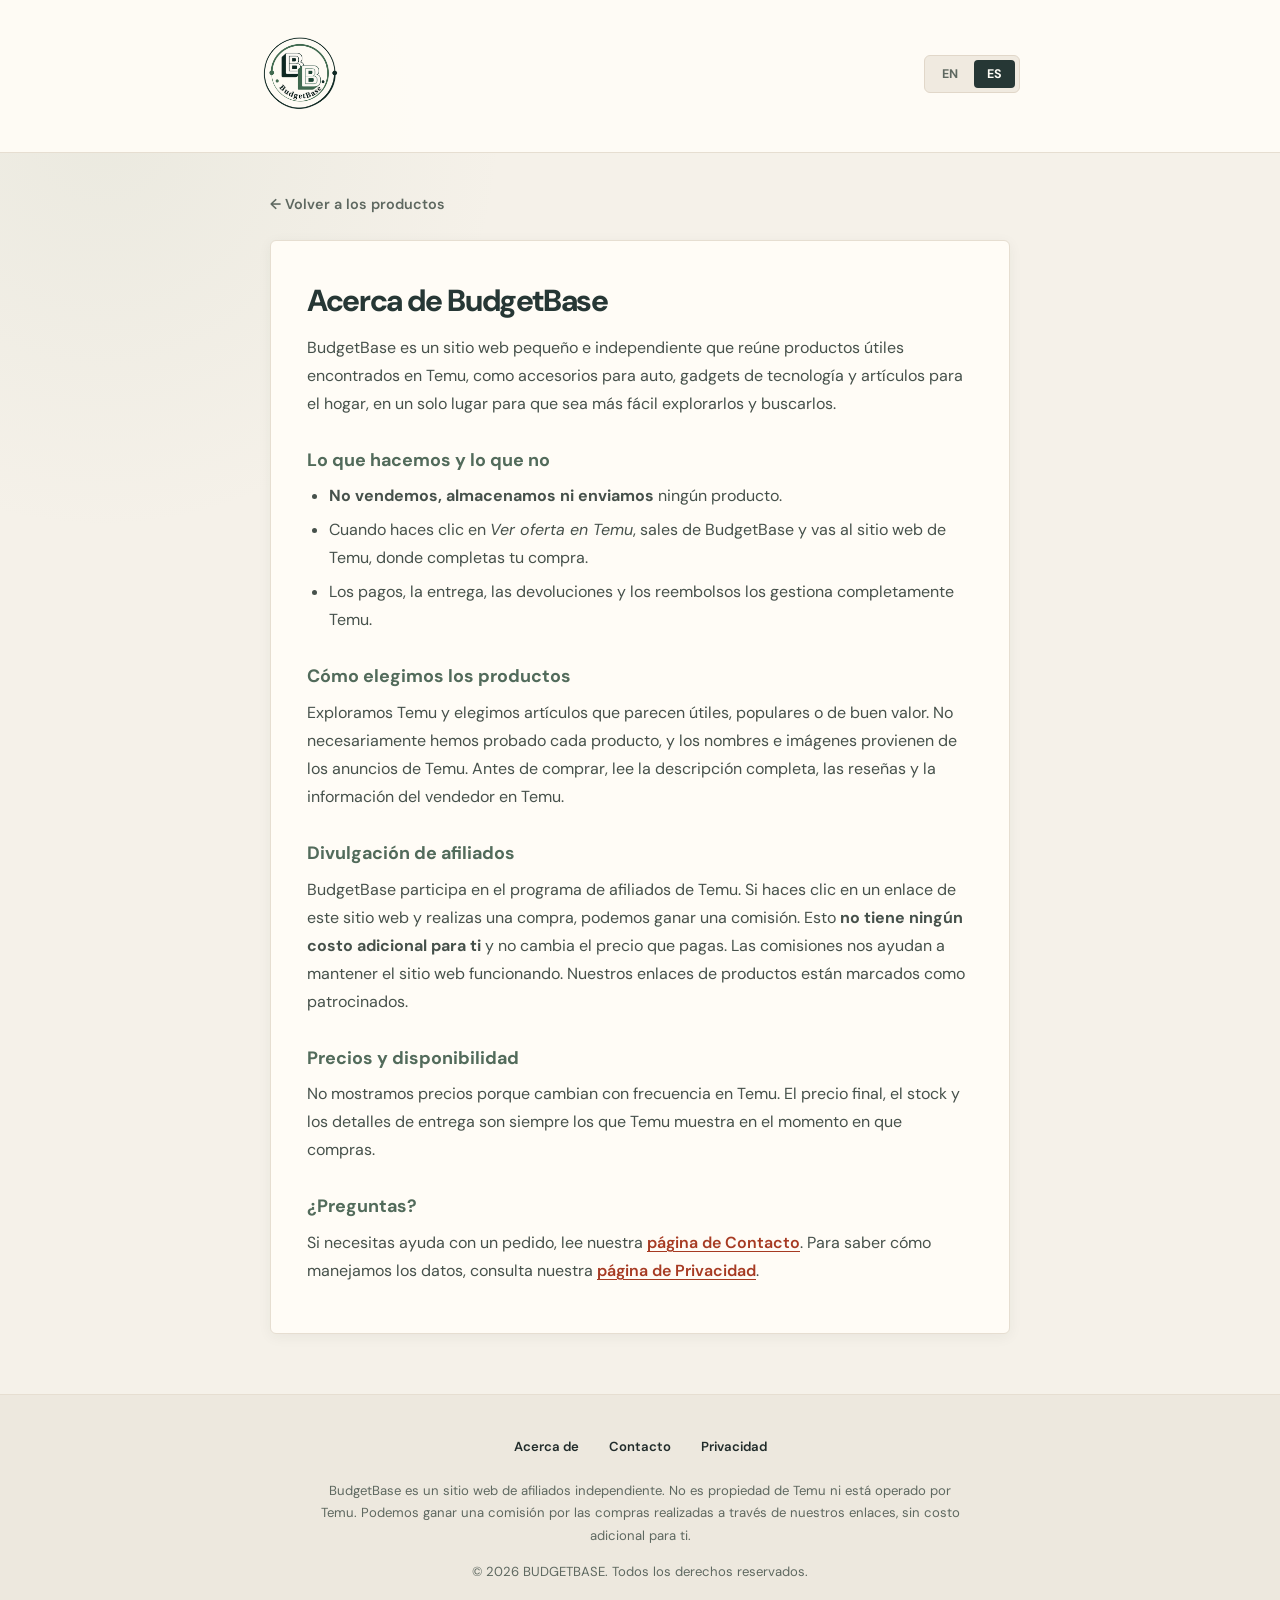
==== about-es.html @ 2d2dae41 "Add files via upload" ====
<!DOCTYPE html>
<html lang="es">
<head>
    <meta charset="UTF-8">
    <meta name="viewport" content="width=device-width, initial-scale=1.0">
    <title>Acerca de BudgetBase</title>
    <meta name="description" content="BudgetBase es un sitio web independiente que reúne productos útiles de Temu. Conoce cómo funciona y cómo ganamos una comisión.">
    <link rel="canonical" href="https://linux-on-python.github.io/BudgetBase-Affiliate/about-es.html">
    <link rel="alternate" hreflang="en" href="https://linux-on-python.github.io/BudgetBase-Affiliate/about.html">
    <link rel="alternate" hreflang="es" href="https://linux-on-python.github.io/BudgetBase-Affiliate/about-es.html">
    <link rel="icon" href="data:image/svg+xml,<svg xmlns=%22http://www.w3.org/2000/svg%22 viewBox=%220 0 100 100%22><text y=%22.9em%22 font-size=%2290%22>🛍️</text></svg>">
    <link rel="preconnect" href="https://fonts.googleapis.com">
    <link rel="preconnect" href="https://fonts.gstatic.com" crossorigin>
    <link href="https://fonts.googleapis.com/css2?family=DM+Sans:wght@400;500;600;700;800&display=swap" rel="stylesheet">
    <link rel="stylesheet" href="style.css">
</head>

<body>

    <header class="hero-header">
        <div class="header-container">
            <div class="header-top">
                <a href="index-es.html" class="brand-logo"><img src="img/BudgetBase Orbital Badge Logo.png" alt="BudgetBase" width="140" height="140"></a>
                <div class="lang-switch">
                    <a href="about.html" hreflang="en">EN</a>
                    <a href="about-es.html" class="active" hreflang="es">ES</a>
                </div>
            </div>
        </div>
    </header>

    <main class="legal-page">
        <a href="index-es.html" class="back-link">← Volver a los productos</a>

        <article class="legal-card">
            <h1>Acerca de BudgetBase</h1>

            <p>BudgetBase es un sitio web pequeño e independiente que reúne productos útiles encontrados en Temu, como accesorios para auto, gadgets de tecnología y artículos para el hogar, en un solo lugar para que sea más fácil explorarlos y buscarlos.</p>

            <h2>Lo que hacemos y lo que no</h2>
            <ul>
                <li><strong>No vendemos, almacenamos ni enviamos</strong> ningún producto.</li>
                <li>Cuando haces clic en <em>Ver oferta en Temu</em>, sales de BudgetBase y vas al sitio web de Temu, donde completas tu compra.</li>
                <li>Los pagos, la entrega, las devoluciones y los reembolsos los gestiona completamente Temu.</li>
            </ul>

            <h2>Cómo elegimos los productos</h2>
            <p>Exploramos Temu y elegimos artículos que parecen útiles, populares o de buen valor. No necesariamente hemos probado cada producto, y los nombres e imágenes provienen de los anuncios de Temu. Antes de comprar, lee la descripción completa, las reseñas y la información del vendedor en Temu.</p>

            <h2 id="divulgacion">Divulgación de afiliados</h2>
            <p>BudgetBase participa en el programa de afiliados de Temu. Si haces clic en un enlace de este sitio web y realizas una compra, podemos ganar una comisión. Esto <strong>no tiene ningún costo adicional para ti</strong> y no cambia el precio que pagas. Las comisiones nos ayudan a mantener el sitio web funcionando. Nuestros enlaces de productos están marcados como patrocinados.</p>

            <h2>Precios y disponibilidad</h2>
            <p>No mostramos precios porque cambian con frecuencia en Temu. El precio final, el stock y los detalles de entrega son siempre los que Temu muestra en el momento en que compras.</p>

            <h2>¿Preguntas?</h2>
            <p>Si necesitas ayuda con un pedido, lee nuestra <a href="contact-es.html">página de Contacto</a>. Para saber cómo manejamos los datos, consulta nuestra <a href="privacy-es.html">página de Privacidad</a>.</p>
        </article>
    </main>

    <footer class="footer">
        <nav class="footer-links" aria-label="Pie de página">
            <a href="about-es.html">Acerca de</a>
            <a href="contact-es.html">Contacto</a>
            <a href="privacy-es.html">Privacidad</a>
        </nav>
        <p class="footer-note">
            BudgetBase es un sitio web de afiliados independiente. No es propiedad de Temu ni está operado por Temu. Podemos ganar una comisión por las compras realizadas a través de nuestros enlaces, sin costo adicional para ti.
        </p>
        <p>© 2026 BUDGETBASE. Todos los derechos reservados.</p>
    </footer>

</body>
</html>
---- style.css ----
:root {
  --accent: #C4472B;
  --accent-hover: #A63A22;
  --bg-main: #F5F1E9;
  --bg-white: #FFFCF6;
  --text-primary: #202B2A;
  --text-muted: #5E6860;
  --border-color: #E6DED1;
  --sage-dark: #526B5B;
  --ink: #263735;
  --font-main: 'DM Sans', system-ui, -apple-system, 'Segoe UI', sans-serif;
  --radius-card: 8px;
  --shadow-sm: 0 3px 14px rgba(45, 54, 45, 0.055);
  --shadow-md: 0 14px 34px rgba(45, 54, 45, 0.12);
  --transition: all 0.24s ease;
}

* {
  box-sizing: border-box;
  margin: 0;
  padding: 0;
}

html {
  scroll-behavior: smooth;
}

body {
  font-family: var(--font-main);
  background:
    radial-gradient(circle at 8% 8%, rgba(168, 183, 160, 0.13), transparent 25rem),
    var(--bg-main);
  color: var(--text-primary);
  line-height: 1.6;
  -webkit-font-smoothing: antialiased;
}

/* Top bar: dark ink with a slim vermilion line */
.announcement-bar {
  background: var(--ink);
  color: #FFF9EF;
  text-align: center;
  padding: 9px 16px;
  font-size: 0.78rem;
  font-weight: 600;
  letter-spacing: 0.09em;
  text-transform: uppercase;
  border-bottom: 3px solid var(--accent);
}

.hero-header {
  background: rgba(255, 252, 246, 0.94);
  padding: 34px 20px 26px;
  text-align: center;
  border-bottom: 1px solid var(--border-color);
}

.header-container {
  max-width: 760px;
  margin: 0 auto;
}

.header-top {
  display: flex;
  justify-content: space-between;
  align-items: center;
  gap: 16px;
  margin-bottom: 12px;
}

/* Logo image (save your logo as logo.png in the same folder) */
.brand-logo {
  display: inline-flex;
  align-items: center;
  text-decoration: none;
}

.brand-logo img {
  display: block;
  width: 80px;
  height: 80px;
  object-fit: contain;
}

/* Language switcher */
.lang-switch {
  display: inline-flex;
  align-items: center;
  background: #F0EAE0;
  border: 1px solid #E1D7C9;
  padding: 4px;
  border-radius: 6px;
  gap: 3px;
}

.lang-switch a {
  text-decoration: none;
  font-size: 0.78rem;
  font-weight: 700;
  color: var(--text-muted);
  padding: 8px 13px;
  border-radius: 4px;
  transition: var(--transition);
  line-height: 1;
}

.lang-switch a:hover {
  color: var(--accent-hover);
  background: rgba(255, 252, 246, 0.8);
}

.lang-switch a.active {
  background: var(--ink);
  color: #FFFDF7;
  box-shadow: none;
}

/* The tagline is an <h1> (good for SEO) styled like body text */
.site-description {
  font-size: 0.95rem;
  font-weight: 400;
  color: var(--text-muted);
  margin-top: 12px;
  line-height: 1.7;
  letter-spacing: 0.015em;
}

/* Affiliate disclosure */
.disclosure {
  max-width: 1280px;
  width: calc(100% - 64px);
  margin: 18px auto 0;
  padding: 12px 20px;
  background: #F0EAE0;
  border: 1px solid var(--border-color);
  border-left: 3px solid var(--sage-dark);
  border-radius: 3px;
  font-size: 0.82rem;
  color: var(--text-muted);
  text-align: center;
  line-height: 1.6;
}

.disclosure strong {
  color: var(--text-primary);
}

.disclosure a {
  color: var(--accent-hover);
  font-weight: 700;
  text-decoration: underline;
  text-underline-offset: 3px;
}

/* Search */
.control-panel {
  width: 100%;
  max-width: 1280px;
  margin: 30px auto 0;
  padding: 0 32px;
}

.search-box {
  position: relative;
  max-width: 660px;
  margin: 0 auto;
}

.search-icon {
  position: absolute;
  left: 19px;
  top: 50%;
  transform: translateY(-50%);
  color: var(--sage-dark);
  pointer-events: none;
}

.search-box input {
  width: 100%;
  padding: 15px 50px 15px 52px;
  font-size: 0.96rem;
  font-family: var(--font-main);
  color: var(--text-primary);
  border: 1px solid #D9D1C4;
  border-radius: 5px;
  outline: none;
  background: var(--bg-white);
  box-shadow: var(--shadow-sm);
  transition: var(--transition);
}

.search-box input::placeholder {
  color: #69736C;
}

.search-box input:focus {
  border-color: var(--sage-dark);
  box-shadow: 0 0 0 3px rgba(82, 107, 91, 0.16);
}

.clear-btn {
  position: absolute;
  right: 12px;
  top: 50%;
  transform: translateY(-50%);
  background: none;
  border: none;
  font-size: 1.2rem;
  color: var(--text-muted);
  cursor: pointer;
  width: 36px;
  height: 36px;
  border-radius: 4px;
}

.clear-btn:hover {
  background: #F0EAE0;
  color: var(--accent-hover);
}

/* Catalog */
.catalog-container {
  width: 100%;
  max-width: 1280px;
  margin: 34px auto 64px;
  padding: 0 32px;
}

.product-grid {
  display: grid;
  grid-template-columns: repeat(auto-fill, minmax(250px, 1fr));
  gap: 22px;
}

.card {
  position: relative;
  background: var(--bg-white);
  border-radius: var(--radius-card);
  overflow: hidden;
  box-shadow: var(--shadow-sm);
  display: flex;
  flex-direction: column;
  transition: var(--transition);
  border: 1px solid var(--border-color);
}

.card:hover {
  transform: translateY(-4px);
  box-shadow: var(--shadow-md);
  border-color: #C8D1C2;
}

.card-image-wrapper {
  position: relative;
  width: 100%;
  aspect-ratio: 1 / 1;
  background: #EEEAE1;
  overflow: hidden;
}

.card-image-wrapper img {
  width: 100%;
  height: 100%;
  object-fit: cover;
  transition: transform 0.45s ease;
}

.card:hover .card-image-wrapper img {
  transform: scale(1.035);
}

.badge {
  position: absolute;
  top: 12px;
  left: 12px;
  background: var(--accent);
  color: #FFFCF6;
  font-size: 0.68rem;
  font-weight: 700;
  padding: 5px 10px;
  border-radius: 3px;
  letter-spacing: 0.055em;
  text-transform: uppercase;
  z-index: 2;
}

.card-body {
  padding: 17px 18px 18px;
  display: flex;
  flex-direction: column;
  flex-grow: 1;
}

.card-meta {
  display: flex;
  justify-content: space-between;
  align-items: center;
  gap: 8px;
  margin-bottom: 9px;
}

.category {
  font-size: 0.69rem;
  font-weight: 700;
  text-transform: uppercase;
  letter-spacing: 0.09em;
  color: var(--sage-dark);
}

.price {
  font-size: 1.2rem;
  font-weight: 800;
  color: var(--accent);
  white-space: nowrap;
}

.card-title {
  font-size: 0.96rem;
  font-weight: 600;
  color: var(--text-primary);
  line-height: 1.5;
  margin-bottom: 18px;
  display: -webkit-box;
  -webkit-line-clamp: 2;
  line-clamp: 2;
  -webkit-box-orient: vertical;
  overflow: hidden;
}

.btn-temu {
  margin-top: auto;
  display: inline-flex;
  align-items: center;
  justify-content: center;
  gap: 8px;
  background: var(--accent);
  color: #FFFCF6;
  padding: 12px 16px;
  border: 1px solid var(--accent);
  border-radius: 4px;
  text-decoration: none;
  font-weight: 700;
  font-size: 0.85rem;
  letter-spacing: 0.015em;
  transition: var(--transition);
}

.btn-temu:hover {
  background: var(--accent-hover);
  border-color: var(--accent-hover);
  transform: translateY(-1px);
}

.no-results {
  text-align: center;
  padding: 60px 20px;
  color: var(--text-muted);
  font-size: 1.05rem;
}

.btn-reset {
  margin-top: 14px;
  background: var(--ink);
  color: #FFFCF6;
  border: 1px solid var(--ink);
  padding: 10px 22px;
  border-radius: 4px;
  font-weight: 600;
  cursor: pointer;
  transition: var(--transition);
}

.btn-reset:hover {
  background: var(--sage-dark);
  border-color: var(--sage-dark);
}

/* Pagination */
.pagination {
  display: flex;
  flex-wrap: wrap;
  justify-content: center;
  align-items: center;
  gap: 7px;
  margin-top: 38px;
}

.page-btn {
  min-width: 42px;
  height: 42px;
  padding: 0 13px;
  border: 1px solid #D9D1C4;
  background: var(--bg-white);
  color: var(--text-primary);
  font-family: var(--font-main);
  font-size: 0.88rem;
  font-weight: 700;
  border-radius: 4px;
  cursor: pointer;
  transition: var(--transition);
}

.page-btn:hover:not(:disabled):not(.active) {
  border-color: var(--sage-dark);
  color: var(--sage-dark);
}

.page-btn.active {
  background: var(--ink);
  border-color: var(--ink);
  color: #FFFCF6;
  cursor: default;
}

.page-btn:disabled {
  opacity: 0.4;
  cursor: not-allowed;
}

.page-dots {
  color: var(--text-muted);
  font-weight: 700;
  padding: 0 4px;
}

/* Category buttons */
.category-bar {
  display: flex;
  flex-wrap: wrap;
  justify-content: center;
  gap: 10px;
  max-width: 920px;
  margin: 0 auto 32px;
}

.cat-btn {
  flex: none;
  display: inline-flex;
  align-items: center;
  gap: 8px;
  min-height: 44px;
  padding: 0 18px;
  border: 1px solid #D9D1C4;
  background: var(--bg-white);
  color: var(--text-primary);
  font-family: var(--font-main);
  font-size: 0.74rem;
  font-weight: 700;
  letter-spacing: 0.1em;
  text-transform: uppercase;
  border-radius: 4px;
  box-shadow: var(--shadow-sm);
  cursor: pointer;
  transition: var(--transition);
}

.cat-btn:hover:not(.active) {
  border-color: var(--sage-dark);
  color: var(--sage-dark);
  transform: translateY(-2px);
}

.cat-btn.active {
  background: var(--ink);
  border-color: var(--ink);
  color: #FFFCF6;
  cursor: default;
  box-shadow: 0 8px 18px rgba(38, 55, 53, 0.22);
}

/* Small vermilion dot on the selected category */
.cat-btn.active::before {
  content: "";
  width: 6px;
  height: 6px;
  border-radius: 50%;
  background: #E56B4D;
}

.cat-count {
  font-size: 0.7rem;
  font-weight: 600;
  letter-spacing: 0;
  color: var(--text-muted);
}

.cat-btn.active .cat-count {
  color: rgba(255, 252, 246, 0.75);
}

/* Footer */
.footer {
  text-align: center;
  padding: 34px 20px;
  background: #EDE8DE;
  border-top: 1px solid var(--border-color);
  font-size: 0.82rem;
  color: var(--text-muted);
}

.footer-links {
  display: flex;
  flex-wrap: wrap;
  justify-content: center;
  gap: 8px 22px;
  margin-bottom: 16px;
}

.footer-links a {
  color: var(--text-primary);
  font-weight: 600;
  text-decoration: none;
  padding: 7px 4px;
}

.footer-links a:hover {
  color: var(--accent-hover);
  text-decoration: underline;
  text-underline-offset: 4px;
}

.footer-note {
  max-width: 640px;
  margin: 0 auto 14px;
  line-height: 1.7;
}

/* About / Contact / Privacy pages */
.legal-page {
  max-width: 780px;
  margin: 32px auto 60px;
  padding: 0 20px;
}

.back-link {
  display: inline-block;
  margin-bottom: 16px;
  padding: 8px 0;
  color: var(--text-muted);
  font-size: 0.9rem;
  font-weight: 600;
  text-decoration: none;
}

.back-link:hover {
  color: var(--accent-hover);
}

.legal-card {
  background: var(--bg-white);
  border: 1px solid var(--border-color);
  border-radius: 6px;
  padding: 36px;
  box-shadow: var(--shadow-sm);
}

.legal-card h1 {
  font-size: 1.9rem;
  font-weight: 800;
  letter-spacing: -0.045em;
  margin-bottom: 8px;
  color: var(--ink);
}

.legal-card h2 {
  font-size: 1.12rem;
  font-weight: 700;
  color: var(--sage-dark);
  margin: 28px 0 8px;
}

.legal-card p,
.legal-card li {
  color: #46514B;
  line-height: 1.75;
}

.legal-card p {
  margin-bottom: 12px;
}

.legal-card ul {
  padding-left: 22px;
  margin-bottom: 12px;
}

.legal-card li {
  margin-bottom: 6px;
}

.legal-card a {
  color: var(--accent-hover);
  font-weight: 600;
  text-decoration: underline;
  text-underline-offset: 3px;
}

.legal-updated {
  color: var(--text-muted) !important;
  font-size: 0.84rem;
  margin-bottom: 20px !important;
}

/* Keyboard focus: clearly visible */
a:focus-visible,
button:focus-visible,
input:focus-visible {
  outline: 3px solid var(--sage-dark);
  outline-offset: 3px;
}

.search-box input:focus-visible {
  outline: none;
}

/* Tablet */
@media (max-width: 900px) {
  .product-grid {
    grid-template-columns: repeat(auto-fill, minmax(220px, 1fr));
    gap: 18px;
  }

  .control-panel,
  .catalog-container {
    padding-left: 22px;
    padding-right: 22px;
  }
}

/* Phone */
@media (max-width: 640px) {
  .announcement-bar {
    font-size: 0.68rem;
    padding: 9px 12px;
    letter-spacing: 0.055em;
  }

  .hero-header {
    padding: 25px 16px 20px;
  }

  .header-top {
    gap: 10px;
    margin-bottom: 8px;
  }

  .brand-logo img {
    width: 60px;
    height: 60px;
  }

  .lang-switch {
    flex-shrink: 0;
  }

  .lang-switch a {
    padding: 9px 10px;
    font-size: 0.73rem;
  }

  .site-description {
    font-size: 0.86rem;
    margin-top: 9px;
  }

  .control-panel {
    margin-top: 22px;
    padding: 0 16px;
  }

  /* 16px stops iPhones from zooming in when the search box is tapped */
  .search-box input {
    font-size: 16px;
    padding: 14px 46px 14px 46px;
  }

  .search-icon {
    left: 15px;
  }

  .clear-btn {
    right: 5px;
    width: 44px;
    height: 44px;
    font-size: 1.4rem;
  }

  .catalog-container {
    margin: 26px auto 46px;
    padding: 0 14px;
  }

  /* Always 2 columns on phones */
  .product-grid {
    grid-template-columns: repeat(2, minmax(0, 1fr));
    gap: 11px;
  }

  .card {
    border-radius: 5px;
  }

  .card-body {
    padding: 12px 11px;
  }

  .card-meta {
    align-items: flex-start;
    flex-direction: column;
    gap: 3px;
    margin-bottom: 7px;
  }

  .category {
    font-size: 0.62rem;
  }

  .price {
    font-size: 1.05rem;
  }

  .card-title {
    font-size: 0.82rem;
    line-height: 1.4;
    margin-bottom: 12px;
  }

  .badge {
    top: 8px;
    left: 8px;
    padding: 4px 7px;
    font-size: 0.61rem;
  }

  .btn-temu {
    min-height: 44px;
    font-size: 0.73rem;
    padding: 9px 7px;
    gap: 5px;
  }

  .page-btn {
    min-width: 40px;
    min-height: 44px;
  }

  /* Category buttons scroll sideways on phones instead of wrapping */
  .category-bar {
    flex-wrap: nowrap;
    justify-content: flex-start;
    gap: 8px;
    max-width: none;
    overflow-x: auto;
    margin: 0 -14px 14px;
    padding: 4px 14px 12px;
    -webkit-overflow-scrolling: touch;
    scrollbar-width: none;
  }

  .category-bar::-webkit-scrollbar {
    display: none;
  }

  .cat-btn {
    min-height: 44px;
    padding: 0 15px;
    font-size: 0.7rem;
  }

  .disclosure {
    width: calc(100% - 28px);
    margin-top: 14px;
    padding: 11px 13px;
    font-size: 0.76rem;
  }

  .legal-page {
    margin-top: 20px;
    padding: 0 14px;
  }

  .legal-card {
    padding: 24px 18px;
  }

  .legal-card h1 {
    font-size: 1.5rem;
  }

  .footer {
    padding: 27px 16px;
  }

  .footer-links {
    gap: 6px 14px;
  }
}

/* Very narrow phones */
@media (max-width: 360px) {
  .header-top {
    align-items: flex-start;
  }

  .brand-logo img {
    width: 52px;
    height: 52px;
  }

  .lang-switch a {
    padding: 8px;
  }

  .product-grid {
    gap: 8px;
  }

  .card-body {
    padding: 10px 9px;
  }

  .btn-temu {
    font-size: 0.68rem;
  }
}

/* Respect reduced-motion preferences */
@media (prefers-reduced-motion: reduce) {
  *,
  *::before,
  *::after {
    scroll-behavior: auto !important;
    transition-duration: 0.01ms !important;
    animation-duration: 0.01ms !important;
    animation-iteration-count: 1 !important;
  }
}
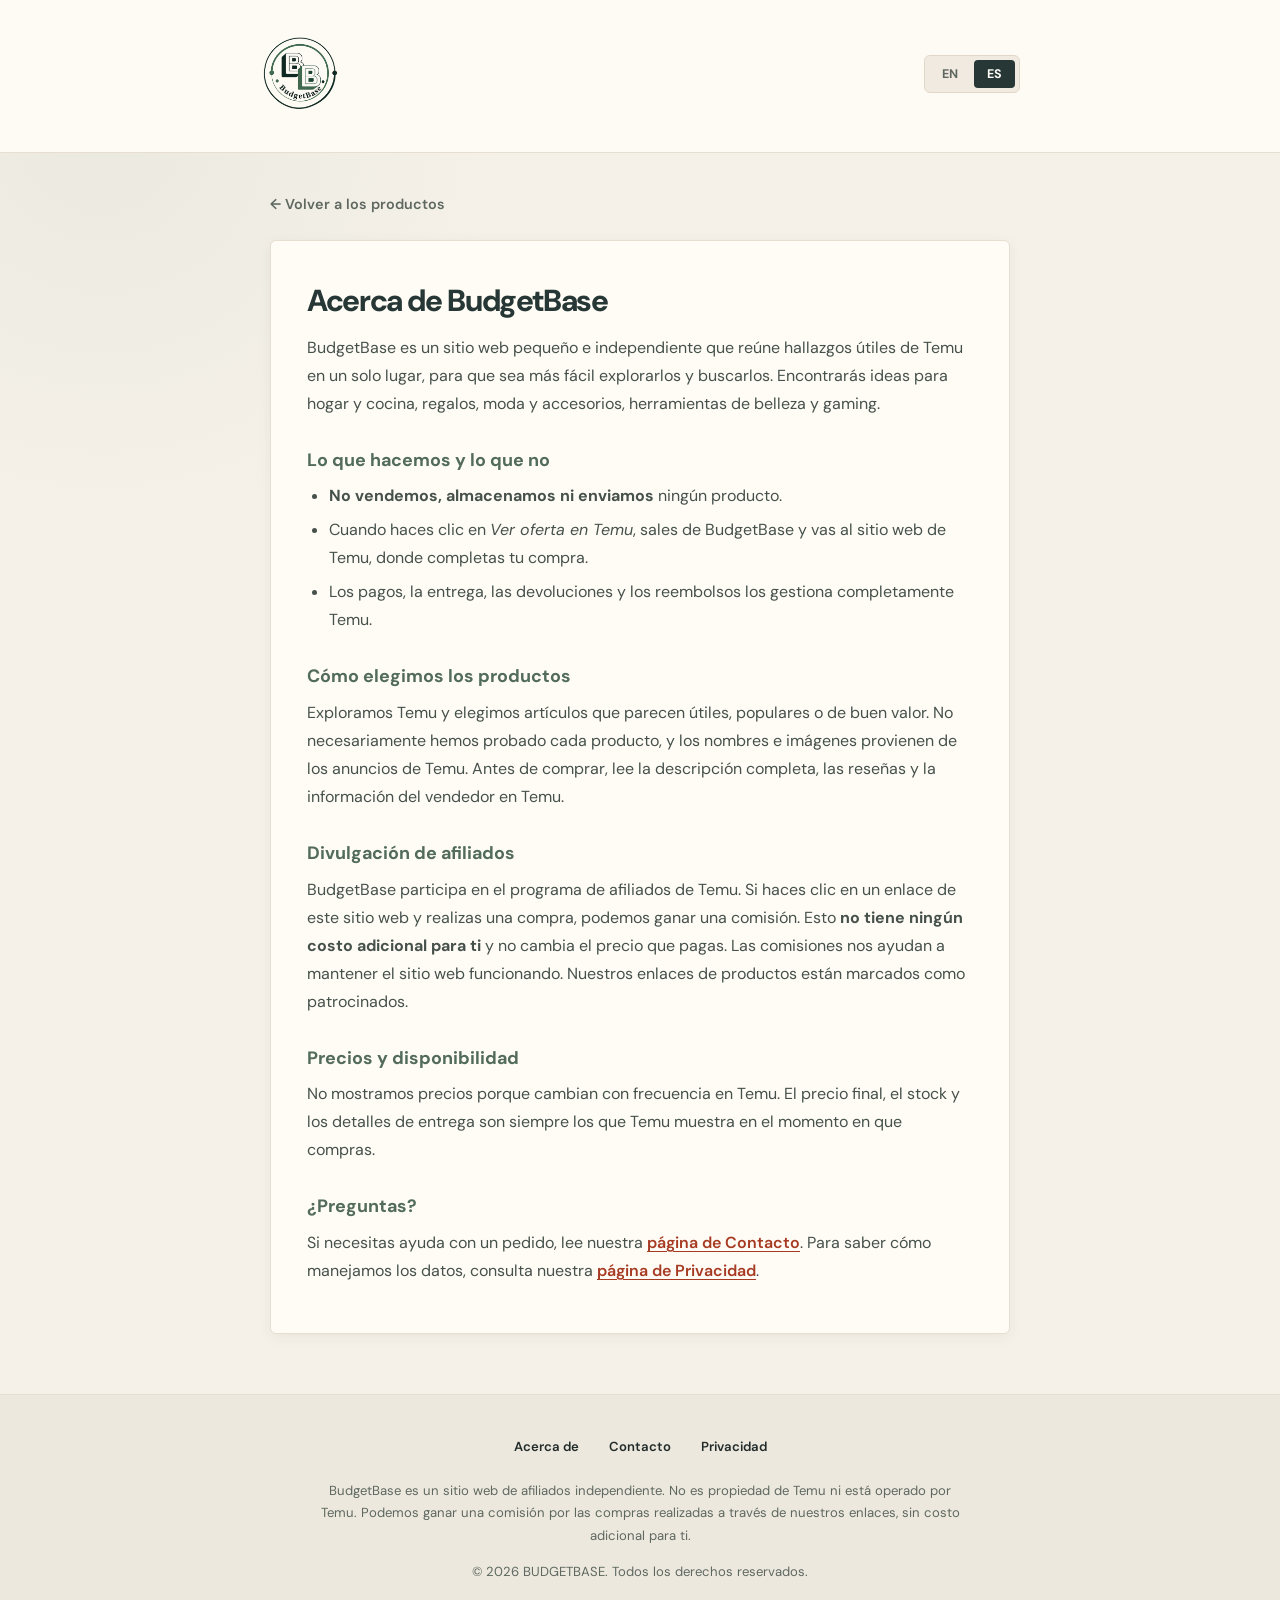
==== commit 28dd97a4: "Update about-es.html" ====
--- a/about-es.html
+++ b/about-es.html
@@ -4,10 +4,14 @@
     <meta charset="UTF-8">
     <meta name="viewport" content="width=device-width, initial-scale=1.0">
     <title>Acerca de BudgetBase</title>
-    <meta name="description" content="BudgetBase es un sitio web independiente que reúne productos útiles de Temu. Conoce cómo funciona y cómo ganamos una comisión.">
+    <meta name="description" content="BudgetBase es un sitio web independiente que reúne hallazgos útiles de Temu para hogar, regalos, moda, belleza y gaming. Conoce cómo funciona y cómo ganamos una comisión.">
     <link rel="canonical" href="https://linux-on-python.github.io/BudgetBase-Affiliate/about-es.html">
     <link rel="alternate" hreflang="en" href="https://linux-on-python.github.io/BudgetBase-Affiliate/about.html">
     <link rel="alternate" hreflang="es" href="https://linux-on-python.github.io/BudgetBase-Affiliate/about-es.html">
+
+    <!-- Cookie consent + Google Analytics -->
+    <script src="consent.js"></script>
+
     <link rel="icon" href="data:image/svg+xml,<svg xmlns=%22http://www.w3.org/2000/svg%22 viewBox=%220 0 100 100%22><text y=%22.9em%22 font-size=%2290%22>🛍️</text></svg>">
     <link rel="preconnect" href="https://fonts.googleapis.com">
     <link rel="preconnect" href="https://fonts.gstatic.com" crossorigin>
@@ -35,7 +39,7 @@
         <article class="legal-card">
             <h1>Acerca de BudgetBase</h1>
 
-            <p>BudgetBase es un sitio web pequeño e independiente que reúne productos útiles encontrados en Temu, como accesorios para auto, gadgets de tecnología y artículos para el hogar, en un solo lugar para que sea más fácil explorarlos y buscarlos.</p>
+            <p>BudgetBase es un sitio web pequeño e independiente que reúne hallazgos útiles de Temu en un solo lugar, para que sea más fácil explorarlos y buscarlos. Encontrarás ideas para hogar y cocina, regalos, moda y accesorios, herramientas de belleza y gaming.</p>
 
             <h2>Lo que hacemos y lo que no</h2>
             <ul>
@@ -71,4 +75,4 @@
     </footer>
 
 </body>
-</html>+</html>
